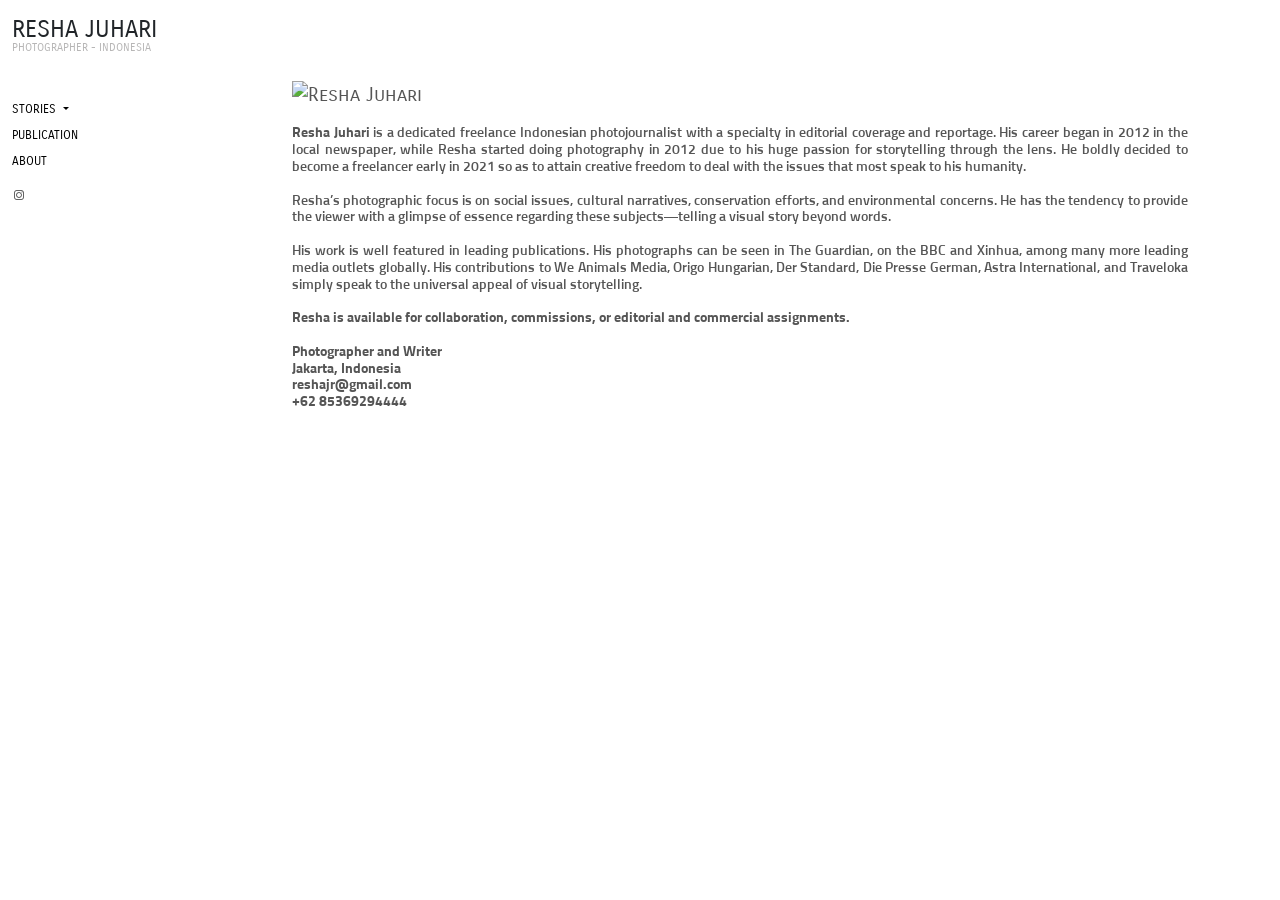
==== about.html @ 9e2fd3c4 "Update about.html" ====
<!DOCTYPE html>
<html lang="id">

<head>
<meta charset="UTF-8" />
<meta name="viewport" content="width=device-width, initial-scale=1.0"/>
<meta name="description" content="Documentary photographer based in Indonesia specializing in NGO, Corporate, Editorial, animal welfare, and human storytelling across Asia. Available for international assignments and Indonesia." />  <meta name="google-site-verification" content="Pu-D3GU3b0EADlF4snrzcuOqCPXL-hlmS5ZDbYADhQY" />
<title>Documentary Photographer Indonesia | Visual Storytelling – Resha Juhari</title>  
<link rel="icon" href="/favicon.ico" type="image/x-icon">
<link rel="sitemap" type="application/xml" href="/sitemap.xml" />
<link rel="canonical" href="https://reshajuhari.com/" />

<!-- Open Graph Meta Tags -->
<meta property="og:title" content="Documentary Photographer Indonesia | Visual Storytelling – Resha Juhari" />
<meta property="og:description" content="Documentary photographer based in Indonesia specializing in NGO, Corporate, Editorial, animal welfare, and human storytelling across Asia. Available for international assignments and Indonesia." />
<meta property="og:image" content="https://ik.imagekit.io/resha/Sukaraja/Microplastics_to_Oceans_Resha_Juhari.jpg" />
<meta property="og:url" content="https://reshajuhari.com/" />
<meta property="og:type" content="website" />
<meta property="og:site_name" content="Resha Juhari" />
<meta property="og:locale" content="en_US" />
<meta itemprop="name" content="Documentary Photographer Indonesia | Visual Storytelling – Resha Juhari"/>
<meta itemprop="url" content="https://www.reshajuhari.com"/>
<meta itemprop="description" content="Resha Juhari is an Indonesian Photographer based in Jakarta, Indonesia. He focuses on Documentary, Portrait, Editorial, Corporate, NGO, animal walfare, environment photography. He has worked with various magazines and agencies worldwide."/>
<meta itemprop="thumbnailUrl" content="https://ik.imagekit.io/resha/Sukaraja/Microplastics_to_Oceans_Resha_Juhari.jpg"/>

<!-- Twitter Card Meta Tags -->
<meta name="twitter:card" content="summary" />
<meta name="twitter:title" content="Documentary Photographer Indonesia | Visual Storytelling – Resha Juhari" />
<meta name="twitter:description" content="Documentary photographer based in Indonesia specializing in NGO, Corporate, Editorial, animal welfare, and human storytelling across Asia. Available for international assignments and Indonesia." />
<meta name="twitter:image" content="https://ik.imagekit.io/resha/Sukaraja/Microplastics_to_Oceans_Resha_Juhari.jpg" />
<meta name="twitter:site" content="@reshajr" />
<meta name="twitter:creator" content="@reshajr" />

  <!-- Google Fonts -->
  <link rel="preconnect" href="https://fonts.googleapis.com">
  <link rel="preconnect" href="https://fonts.gstatic.com" crossorigin>
  <link href="https://fonts.googleapis.com/css2?family=Carrois+Gothic+SC&family=Sunflower:wght@300&display=swap" rel="stylesheet">

  <!-- Bootstrap CSS -->
  <link href="https://cdn.jsdelivr.net/npm/bootstrap@5.3.3/dist/css/bootstrap.min.css" rel="stylesheet" />

  <!-- Bootstrap Icons -->
  <link href="https://cdn.jsdelivr.net/npm/bootstrap-icons@1.10.5/font/bootstrap-icons.css" rel="stylesheet" />

  <!-- Lightbox2 CSS -->
  <link href="https://cdnjs.cloudflare.com/ajax/libs/lightbox2/2.11.4/css/lightbox.min.css" rel="stylesheet" />

  <!-- CSS -->
  <link href="css/reshajuhari.css" rel="stylesheet" />

<body>

  <!-- Header -->
  <header class="bg-white text-dark py-2">
    <div class="container-fluid d-flex align-items-center">
      <button class="btn btn-lg btn-nooutline-grey d-md-none me-2 mb-3" type="button" data-bs-toggle="collapse" data-bs-target="#sidebarMenu" aria-controls="sidebarMenu" aria-expanded="false" aria-label="Toggle sidebar">
        ☰
      </button>
      <div class="site-title">
        <h1 class="h4 mb-0">
          <a href="./" class="text-decoration-none text-dark">Resha Juhari</a>
        </h1>
        <p>Photographer - Indonesia</p>
      </div>
    </div>
  </header>

  <!-- Layout utama FLEX -->
  <div class="main-content">
    <!-- Sidebar -->
    <nav class="sidebar collapse d-md-block" id="sidebarMenu">
      <ul class="nav flex-column">
        <li class="nav-item">
          <a class="nav-link dropdown-toggle" data-bs-toggle="collapse" href="#submenu1" role="button" aria-expanded="false" aria-controls="submenu1">
            STORIES
          </a>
          <div class="collapse ps-3" id="submenu1">
            <ul class="nav flex-column">
              <li class="nav-link"><a class="nav-link" href="./trapped-in-cages">TRAPPED IN CAGES, TRAPPED IN TIME</a></li>
              <li class="nav-link"><a class="nav-link" href="./fishermen-living-among-waste">FISHERMEN LIVING AMONG WASTE</a></li>
              <li class="nav-link"><a class="nav-link" href="./human-encroachment-increases-crocodile-attacks">HUMAN ENCROACHMENT INCREASES CROCODILE ATTACKS</a></li>
              <li class="nav-link"><a class="nav-link" href="./inside-a-bangka-island-tin-mine">INSIDE A BANGKA ISLAND TIN MINE</a></li>
              <li class="nav-link"><a class="nav-link" href="./jakarta-struggles-for-clean-water">JAKARTA STRUGGLES FOR CLEAN WATER</a></li>
              <li class="nav-link"><a class="nav-link" href="./jakarta-urban-slum-area">JAKARTA URBAN SLUM AREA</a></li>
              <li class="nav-link"><a class="nav-link" href="./inside-indonesias-shark-fin">INDONESIA’S SHARK FIN</a></li>
            </ul>
          </div>
        </li>
        <li class="nav-item"><a class="nav-link" href="./publication">Publication</a></li>
        <li class="nav-item"><a class="nav-link" href="./about">About</a></li>
      </ul>

      <!-- Sosial Media -->
      <div class="social-icons p-1">
        <a href="https://instagram.com/reshajr" target="_blank"><i class="bi bi-instagram"></i></a>
      </div>
    </nav>

    <!-- Konten Utama Kosong -->

    <main>

      <div class="top-title">

        <img src="https://ik.imagekit.io/resha/reshajuhari.jpg" alt="Resha Juhari" width="200" height="200">

        <h4><p></p><strong>Resha Juhari </strong> is a dedicated freelance Indonesian photojournalist with a specialty in editorial coverage and reportage. His career began in 2012 in the local newspaper, while Resha started doing photography in 2012 due to his huge passion for storytelling through the lens. He boldly decided to become a freelancer early in 2021 so as to attain creative freedom to deal with the issues that most speak to his humanity.
          <br><br>
          Resha’s photographic focus is on social issues, cultural narratives, conservation efforts, and environmental concerns. He has the tendency to provide the viewer with a glimpse of essence regarding these subjects—telling a visual story beyond words. 
          <br><br>
          His work is well featured in leading publications. His photographs can be seen in The Guardian, on the BBC and Xinhua, among many more leading media outlets globally. His contributions to We Animals Media, Origo Hungarian, Der Standard, Die Presse German, Astra International, and Traveloka simply speak to the universal appeal of visual storytelling.
          <br><br>
          <strong>Resha is available for collaboration, commissions, or editorial and commercial assignments.</strong> 
          <br><br>
          <strong>Photographer and Writer
            <br>
                  Jakarta, Indonesia
            <br>
                  reshajr@gmail.com
            <br>
                  +62 85369294444</strong> 
        
        </h4></p>

      </div>


    </main>
  </div>

  <script type="application/ld+json">
{
  "@context": "https://schema.org",
  "@type": "Person",
  "name": "Resha Juhari",
  "url": "https://www.reshajuhari.com",
  "logo": "https://lh3.googleusercontent.com/d/1ARKIWK_4mP5MvVoMjck4rml5r67QN3YS"
  "sameAs": [
    "https://www.instagram.com/reshajr",
    "https://www.linkedin.com/in/reshajr"
  ],
  "jobTitle": "Visual Storyteller",
  "worksFor": {
    "@type": "Organization",
    "name": "Freelance"
  },
  "image": "https://ik.imagekit.io/resha/Sukaraja/Microplastics_to_Oceans_Resha_Juhari.jpg"
}
</script>  

<!-- Script --> 
<script src="https://cdn.jsdelivr.net/npm/bootstrap@5.3.3/dist/js/bootstrap.bundle.min.js"></script>

<!-- ScriptScript -->
<script src="js/script.js"></script>

<!-- Lightbox2 JS -->
<script src="https://cdnjs.cloudflare.com/ajax/libs/lightbox2/2.11.4/js/lightbox.min.js"></script>
---- css/reshajuhari.css ----
html,
body {
  height: 100vh;
  margin: 0;
  flex-direction: column;
}

body {
  font-family: "Carrois Gothic SC";
  font-size: 18px;
}

.carrois-gothic-sc-regular {
  font-family: "Carrois Gothic SC", sans-serif;
  font-weight: 400;
  font-style: normal;
}

.sunflower-medium {
  font-family: "Sunflower", sans-serif;
  font-weight: 300;
  font-style: normal;
}

.sidebar {
  position: relative;
  top: 0;
  background-color: #ffffff;
  padding-top: 1rem;
  border-right: 1px solid #ffffff;
  padding-left: 0.5rem;
  text-transform: uppercase;
}

.sidebar .nav-link {
  color: #000000;
  background-color: white;
  font-size: 12px;
  margin: -6px;
  padding: 10px;
}

.sidebar .nav-link:hover {
  color: #ff7700;
  font-style: italic;
  border-radius: 5px;
}

.sidebar .nav-link a {
  font-size: 11px;
  display: block;
  padding: 4px 0;
  text-transform: none;
  white-space: normal;
}

.dropdown.open .sidebar {
  display: block;
}

.site-title {
  text-decoration: none;
  color: #b7b6b6;
  font-weight: bold;
  font-size: 1rem;
  text-transform: uppercase;
  font-family: "Carrois Gothic SC";
}

.site-title p {
  text-transform: uppercase;
  font-style: normal;
  font-weight: 200;
  font-size: 11px;
  color: #b7b6b6;
  margin-top: -4px;
}

.social-icons a {
  color: #555;
  font-size: 10px;
  transition: color 0.3s;
  margin-left: 0.1rem !important;
}

.social-icons a:hover {
  color: #ff7700;
}

.main-content {
  flex: 1;
  display: flex;
  flex-direction: row;
  overflow: hidden;
}

.sidebar {
  flex: 0 0 200px;
}

main {
  flex: 1;
  overflow-y: auto;
}

footer {
  text-align: center;
  padding: 0;
  font-size: 12px;
  color: #b7b6b6;
  background-color: #fff;
  border-top: 1px solid #eee;
}

footer a {
  color: #b7b6b6;
  text-decoration: none;
}

footer a:hover {
  text-decoration: none;
}

body {
  padding: 0.37em 0;
  background: #ffffff;
}

h2 { 
  display: block;
  font-size: 16px;
  margin-bottom: 0.83em;
  margin-left: 0;
  margin-right: 0;
  font-weight: bold;
  text-align: justify;
  font-family: "Sunflower", sans-serif;
}

h4 { 
  display: block;
  font-size: 14px;
  margin-bottom: 1.33em;
  margin-left: 0;
  margin-right: 0;
  text-align: justify;
  font-family: "Sunflower", sans-serif;
}

/* Styles for lightbox */
:root {
  --lightbox-bg-color: #ffffff;
  --lightbox-caption-text-color: white;
  --lightbox-controls-color: white;
  --lightbox-controls-hover-color: #bf40bf;
}

/* Styles for lightbox */
#lightbox {
  display: none;
  justify-content: center;
  align-items: center;
  position: fixed;
  top: 0;
  left: 0;
  z-index: 5;
  width: 100%;
  height: 100%;
  background: var(--lightbox-bg-color);
  opacity: 0; /* Initial opacity set to 0 */
  transition: opacity 0.5s; /* Cross-fade transition */
}

/* Container for the image and caption */
#lightbox figure {
  max-width: calc(90vw - 100px);
  max-height: calc(90vh - 100px);
  margin: 0;
  padding: 0;
  display: flex;
  flex-direction: column;
  align-items: center;
  justify-content: center;
}

.lightbox-image {
  width: 60vw;
  height: 100%;
  max-height: calc(100vh - 100px); /* Adjusted to accommodate the caption */
  display: block;
  margin: 0;
  opacity: 0; /* Initial opacity */
  transition: opacity 0.5s; /* Cross-fade transition */
  object-fit: contain;
  aspect-ratio: 4/3;
}

#lightbox-caption {
  color: var(--lightbox-caption-text-color);
  text-align: center;
  width: 100%;
  height: 80px; /* Fixed height for the caption */
  background: rgba(
    0,
    0,
    0,
    0
  ); /* Semi-transparent background for the caption */
  padding: 10px; /* Padding for spacing */
  box-sizing: border-box;
  padding-top: 15px;
}

/* Styling for h2 and p in the caption */
#lightbox-caption h2 {
  font-size: 1.2em; /* Adjust as needed */
  margin: 0;
}

#lightbox-caption p {
  font-size: 0.9em; /* Adjust as needed */
  margin: 0;
}

#close,
#prev,
#next {
  cursor: pointer;
  position: fixed;
  transform: translateY(-50%);
  background: rgba(255, 255, 255, 0.5);
  border: none;
  padding: 10px;
  border-radius: 5px;
  color: #000;
}

#lightbox #close {
  top: 20px;
  right: 10px;
  font-size: 2.2em;
}

#lightbox #close:hover {
  background: var(--secondary-color);
}

#lightbox #close .close-button {
  width: 35px;
  height: 35px;
  background: var(--main-color);
  color: var(--txt-color);
  text-align: center;
  line-height: 35px;
  cursor: pointer;
  -moz-transition: all 0.4s ease;
  -o-transition: all 0.4s ease;
  -webkit-transition: all 0.4s ease;
  transition: all 0.4s ease;
  font-size: 20px;
  box-sizing: border-box;
  padding-left: 2px;
  position: fixed;
  bottom: 10px;
}

#lightbox #prev {
  bottom: 30px;
  right: 70px;
  font-size: 25px;
}

#lightbox #next {
  right: 20px;
  bottom: 30px;
  font-size: 25px;
}

#lightbox #next #prev {
  bottom: 10px;
}

#close:hover,
#prev:hover,
#next:hover {
  background: var(--secondary-color);
}

/* box */

.top-title {
  width: 70vw;
  max-width: 1200px;
  margin: 0 auto;
  padding-bottom: 0px;
  color: #555;
}

.gallery {
  width: 70vw;
  max-width: 1200px;
  margin: 0 auto;
  display: grid;
  grid-template-columns: repeat(3, 1fr);
  row-gap: 5px; /* Row gap */
  column-gap: 5px; /* Column gap */
}

.gallery img {
  width: 100%;
  height: auto;
  cursor: pointer;
  transition: transform 0.5s ease, box-shadow 0.5s ease;

  width: 100%;
  height: auto;
  aspect-ratio: 0;
  object-fit: contain;
}

.lightbox-image {
  width: 90vw;
  height: 100%;
  max-height: calc(100vh - 100px);
  display: block;
  margin: 0;
  opacity: 0;
  transition: opacity 0.5s;
  object-fit: contain;
  aspect-ratio: 4/3;
}

.gallery img:hover {
  opacity: 1;
  -webkit-animation: flash 1.5s;
  animation: flash 1.5s;
}
@-webkit-keyframes flash {
  0% {
    opacity: 0.4;
  }
  100% {
    opacity: 1;
  }
}
@keyframes flash {
  0% {
    opacity: 0.4;
  }
  100% {
    opacity: 1;
  }
}

/*  page styles */
body {
  margin: 0;
  padding-bottom: 50vh;
  color: white;
  font-size: calc(16px + 0.25vw);
}

h1 {
  margin-bottom: 1rem;
  text-transform: uppercase;
  font-size: medium;
}

@media (max-width: 980px) {
  .gallery img:hover {
    opacity: 1;
    -webkit-animation: flash 1.5s;
    animation: flash 1.5s;
  }
  @-webkit-keyframes flash {
    0% {
      opacity: 0.4;
    }
    100% {
      opacity: 1;
    }
  }
  @keyframes flash {
    0% {
      opacity: 0.4;
    }
    100% {
      opacity: 1;
    }
  }
}

@media only screen and (max-width: 600px) {
  .top-title {
    width: 90vw;
    padding-bottom: 0;
  }

  .gallery {
    width: 90vw;
    max-width: 1200px;
    margin: 0 auto;
    display: grid;
    grid-template-columns: none;
  }

  .gallery img:hover {
    opacity: 1;
    -webkit-animation: flash 1.5s;
    animation: flash 1.5s;
  }
  @-webkit-keyframes flash {
    0% {
      opacity: 0.4;
    }
    100% {
      opacity: 1;
    }
  }
  @keyframes flash {
    0% {
      opacity: 0.4;
    }
    100% {
      opacity: 1;
    }
  }
}

@media (max-width: 768px) {
  .sidebar {
    position: static;
    width: 100%;
    border-right: none;
  }

  .main-content {
    flex-direction: column;
  }
  footer {
    text-align: center;
  }
}

.top-title p {
  font-size: 13px;
  text-align: justify;
  text-justify: inter-word;
}
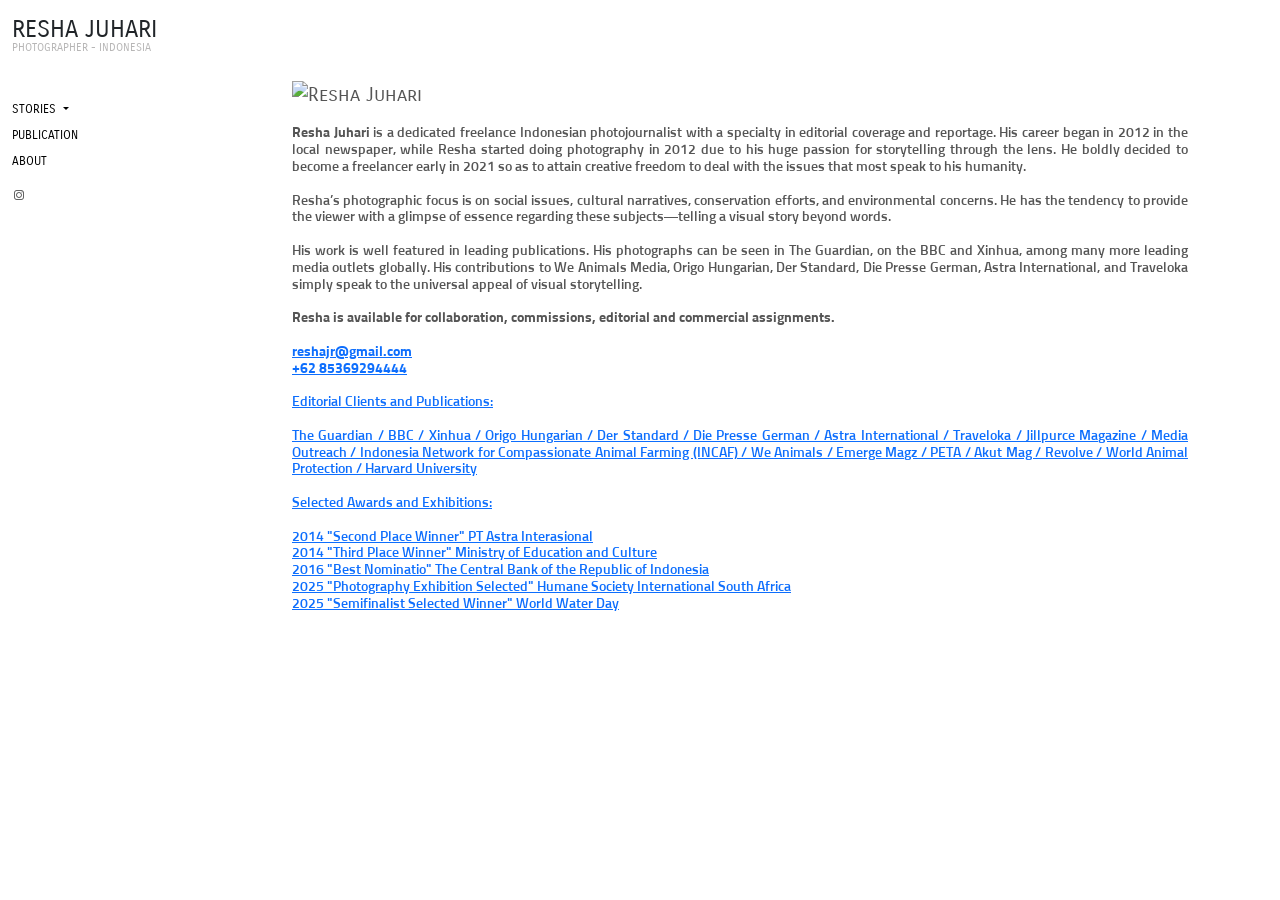
==== commit a5930d15: "Revise collaboration details and add publications section Updated contact information and added edit" ====
--- a/about.html
+++ b/about.html
@@ -110,15 +110,23 @@
           <br><br>
           His work is well featured in leading publications. His photographs can be seen in The Guardian, on the BBC and Xinhua, among many more leading media outlets globally. His contributions to We Animals Media, Origo Hungarian, Der Standard, Die Presse German, Astra International, and Traveloka simply speak to the universal appeal of visual storytelling.
           <br><br>
-          <strong>Resha is available for collaboration, commissions, or editorial and commercial assignments.</strong> 
+          <strong>Resha is available for collaboration, commissions, editorial and commercial assignments.</strong> 
           <br><br>
-          <strong>Photographer and Writer
-            <br>
-                  Jakarta, Indonesia
-            <br>
-                  reshajr@gmail.com
-            <br>
-                  +62 85369294444</strong> 
+          <strong><a href="mailto:reshajr@gmail.com" target="_blank">reshajr@gmail.com
+            <br> +62 85369294444</strong> 
+
+<br><br>
+          Editorial Clients and Publications:
+<br><br>
+The Guardian / BBC / Xinhua / Origo Hungarian / Der Standard / Die Presse German / Astra International / Traveloka / Jillpurce Magazine / Media Outreach / Indonesia Network for Compassionate Animal Farming (INCAF) / We Animals / Emerge Magz / PETA / Akut Mag / Revolve / World Animal Protection / Harvard University 
+<br><br>
+Selected Awards and Exhibitions:
+<br><br>
+2014 "Second Place Winner" PT Astra Interasional<br>
+2014 "Third Place Winner" Ministry of Education and Culture<br>
+2016 "Best Nominatio" The Central Bank of the Republic of Indonesia<br>
+2025 "Photography Exhibition Selected" Humane Society International South Africa<br>
+2025 "Semifinalist Selected Winner" World Water Day<br>
         
         </h4></p>
 
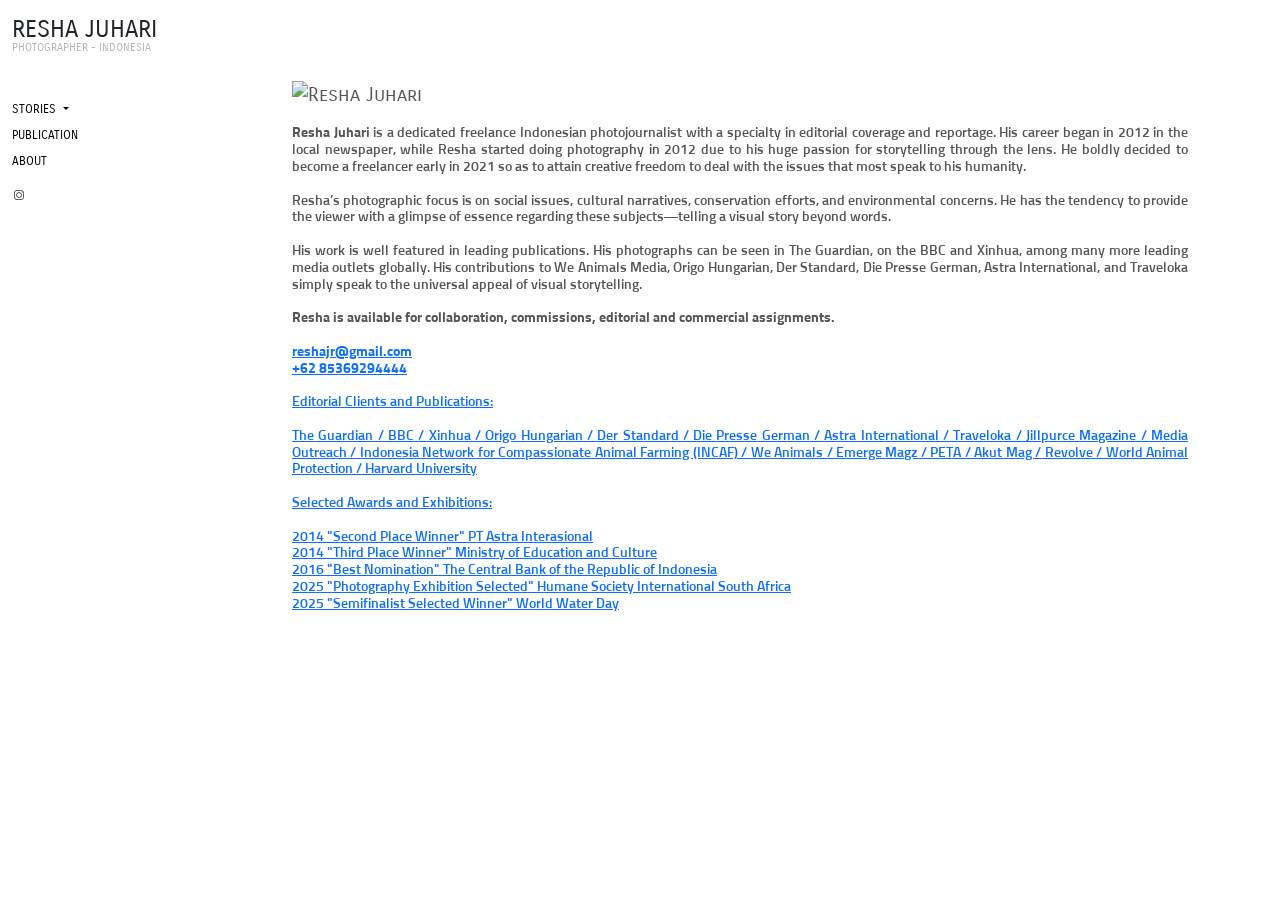
==== commit 66facd58: "Fix typo in award nomination year entry" ====
--- a/about.html
+++ b/about.html
@@ -124,7 +124,7 @@
 <br><br>
 2014 "Second Place Winner" PT Astra Interasional<br>
 2014 "Third Place Winner" Ministry of Education and Culture<br>
-2016 "Best Nominatio" The Central Bank of the Republic of Indonesia<br>
+2016 "Best Nomination" The Central Bank of the Republic of Indonesia<br>
 2025 "Photography Exhibition Selected" Humane Society International South Africa<br>
 2025 "Semifinalist Selected Winner" World Water Day<br>
         
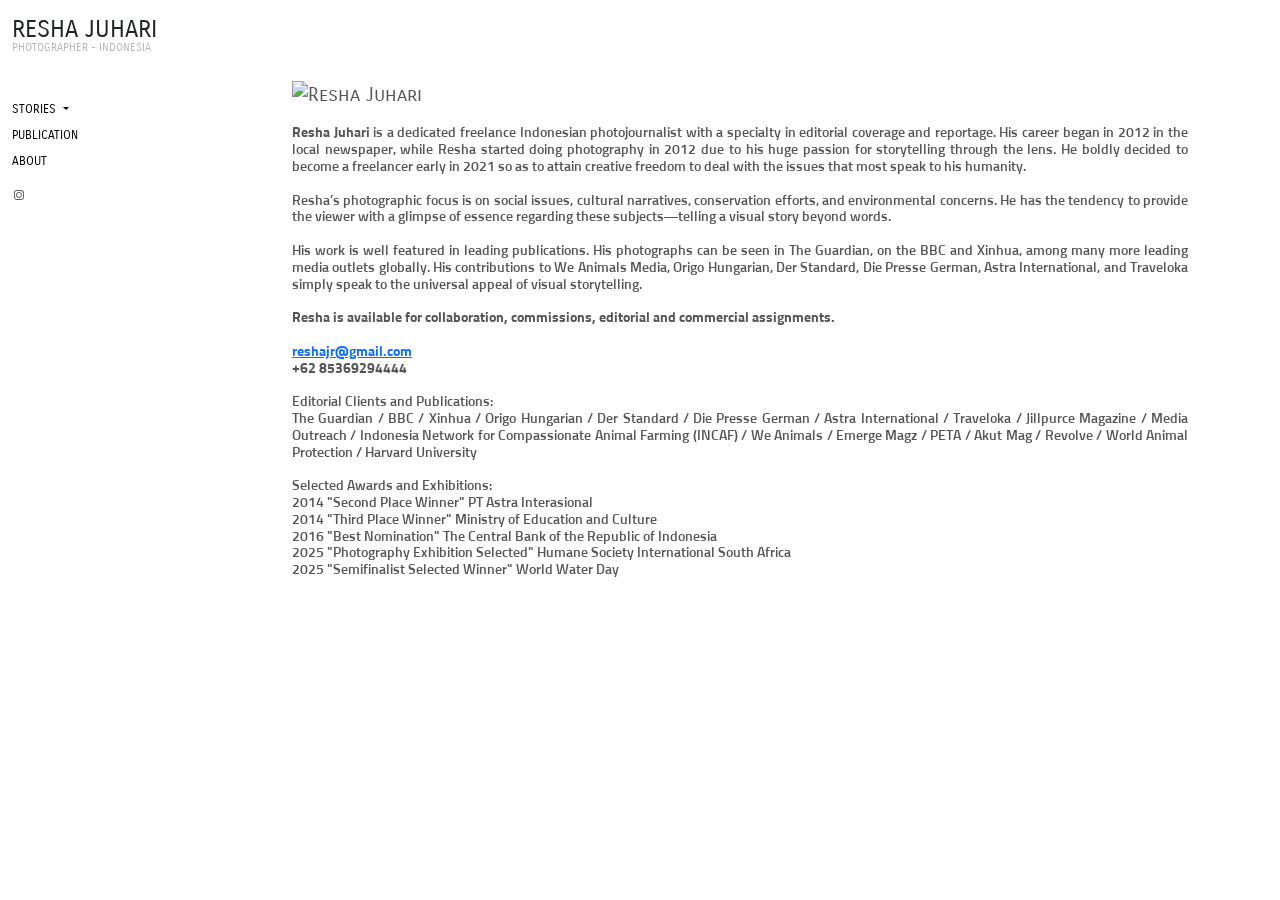
==== commit 2a3a23fe: "Fix email link and enhance formatting in about.html Updated email link and added line breaks for bet" ====
--- a/about.html
+++ b/about.html
@@ -112,16 +112,16 @@
           <br><br>
           <strong>Resha is available for collaboration, commissions, editorial and commercial assignments.</strong> 
           <br><br>
-          <strong><a href="mailto:reshajr@gmail.com" target="_blank">reshajr@gmail.com
+          <strong><a href="mailto:reshajr@gmail.com" target="_blank">reshajr@gmail.com</a>
             <br> +62 85369294444</strong> 
 
 <br><br>
           Editorial Clients and Publications:
-<br><br>
+<br>
 The Guardian / BBC / Xinhua / Origo Hungarian / Der Standard / Die Presse German / Astra International / Traveloka / Jillpurce Magazine / Media Outreach / Indonesia Network for Compassionate Animal Farming (INCAF) / We Animals / Emerge Magz / PETA / Akut Mag / Revolve / World Animal Protection / Harvard University 
 <br><br>
 Selected Awards and Exhibitions:
-<br><br>
+<br>
 2014 "Second Place Winner" PT Astra Interasional<br>
 2014 "Third Place Winner" Ministry of Education and Culture<br>
 2016 "Best Nomination" The Central Bank of the Republic of Indonesia<br>
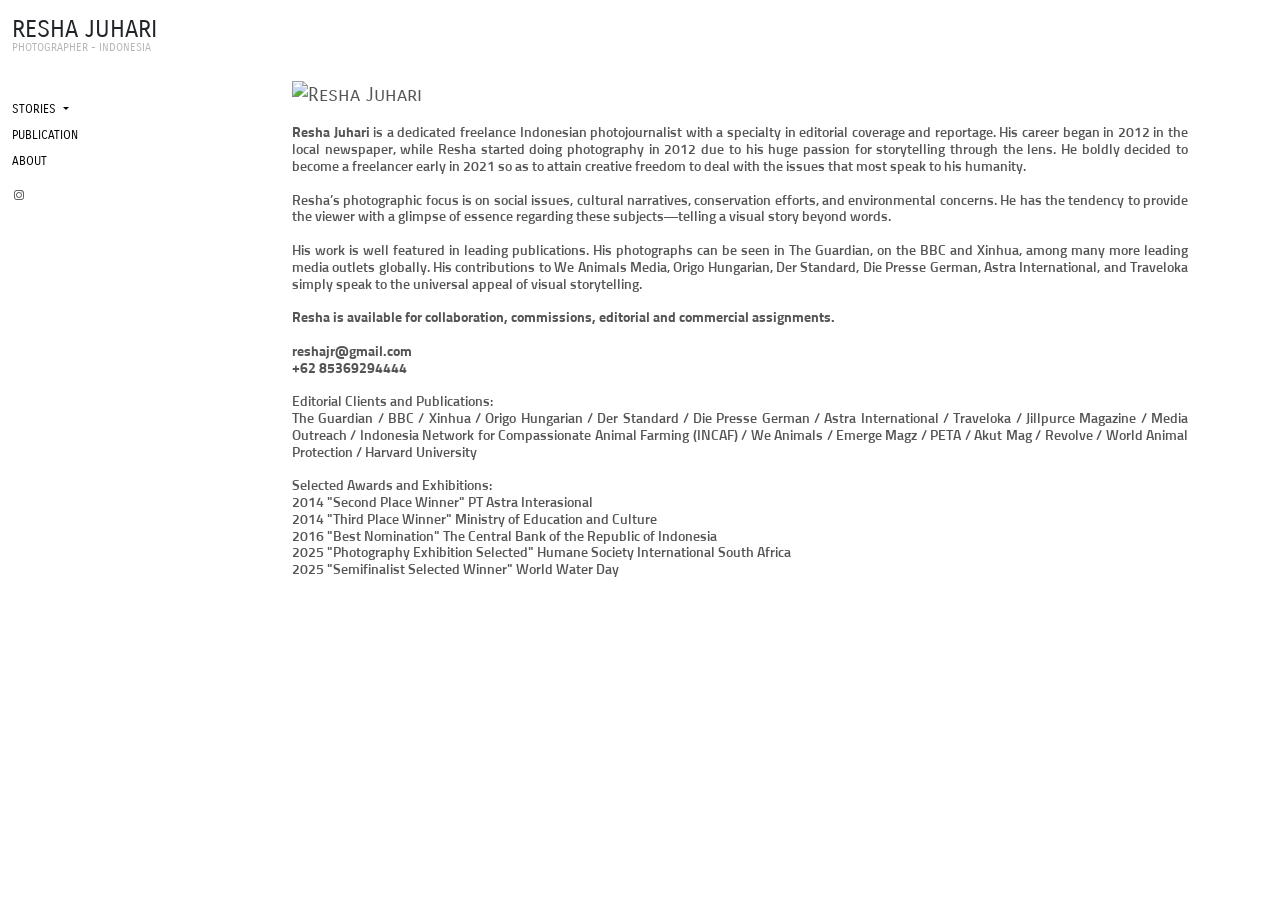
==== commit b8df4ab1: "Update about.html" ====
--- a/about.html
+++ b/about.html
@@ -58,7 +58,7 @@
       </button>
       <div class="site-title">
         <h1 class="h4 mb-0">
-          <a href="./" class="text-decoration-none text-dark">Resha Juhari</a>
+          <a href="./intro" class="text-decoration-none text-dark">Resha Juhari</a>
         </h1>
         <p>Photographer - Indonesia</p>
       </div>
--- a/css/reshajuhari.css
+++ b/css/reshajuhari.css
@@ -8,6 +8,11 @@
 body {
   font-family: "Carrois Gothic SC";
   font-size: 18px;
+}
+
+a {
+    color: #555555;
+    text-decoration: none;
 }
 
 .carrois-gothic-sc-regular {
